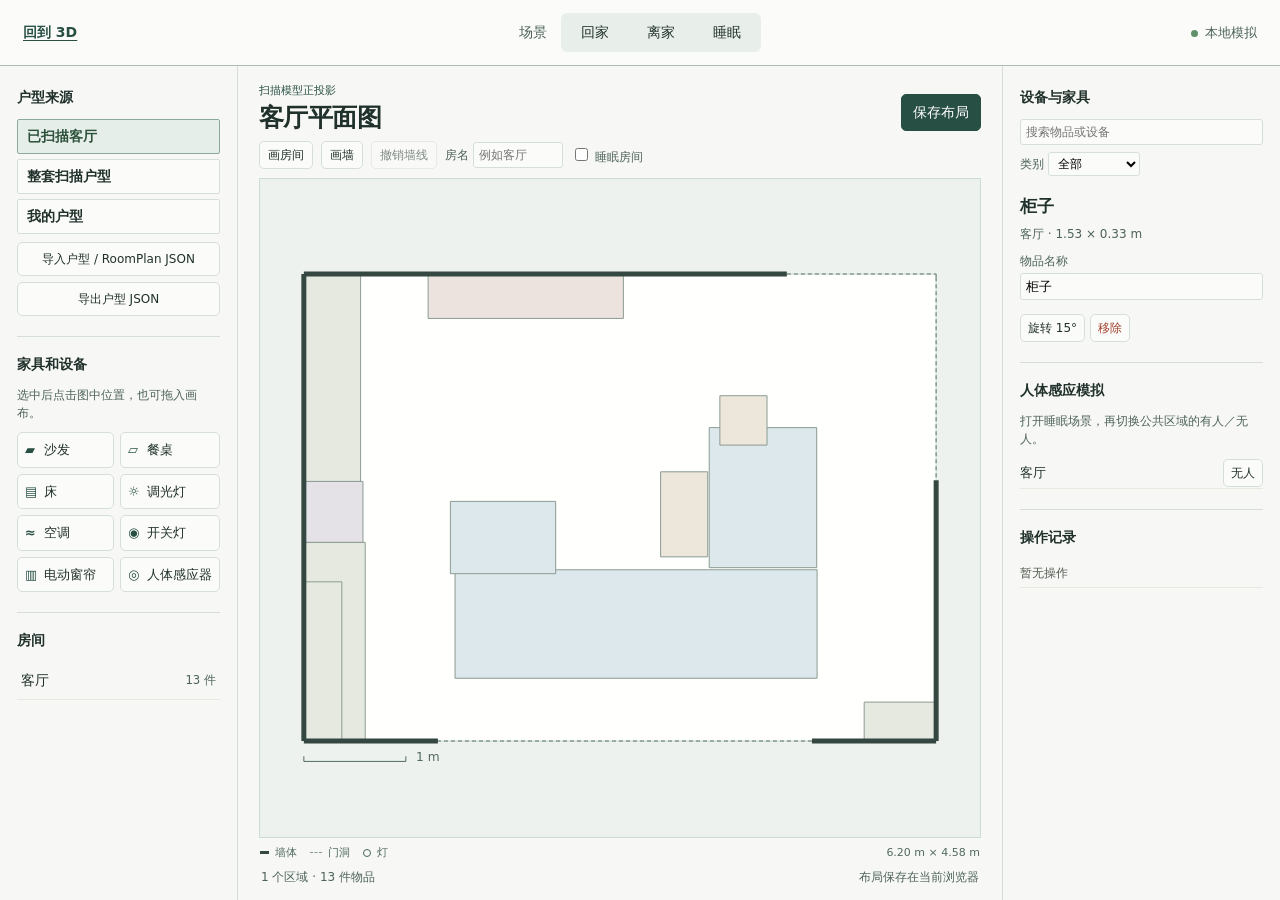
==== demo/floorplan-editor.html @ 9d57846a "Restructure: move demo app into demo/, keep only docs/ at root" ====
<!doctype html>
<html lang="zh-CN">
<head>
<meta charset="utf-8"><meta name="viewport" content="width=device-width, initial-scale=1">
<title>智能家居 · 户型控制台</title><link rel="stylesheet" href="style.css">
<link rel="stylesheet" href="common.css">
<link rel="icon" href="data:,">
</head>
<body>
<header class="top">
  <a class="brand" href="./index.html">回到 3D</a>
  <div class="scene"><span>场景</span><div role="group" aria-label="场景" id="modes"><button data-mode="home">回家</button><button data-mode="away">离家</button><button data-mode="sleep">睡眠</button></div></div>
  <div class="top-status" id="connection"><i></i>本地模拟</div>
</header>
<main class="workspace">
<aside class="library">
  <section><h2>户型来源</h2><div class="source-list" id="sources">
  <button data-load="apple"><b>已扫描客厅</b></button>
  <button data-load="house"><b>整套扫描户型</b></button>
  <button data-load="custom"><b>我的户型</b></button>
  </div><label class="import">导入户型 / RoomPlan JSON<input id="importFile" type="file" accept=".json,application/json"></label>
  <button id="exportPlan" class="import" type="button">导出户型 JSON</button></section>
  <section><h2>家具和设备</h2><p class="hint">选中后点击图中位置，也可拖入画布。</p><div class="catalog" id="catalog"></div></section>
  <section><h2>房间</h2><div class="rooms" id="rooms"></div></section>
</aside>
<section class="studio">
  <div class="studio-head"><div><div class="eyebrow" id="sourceName"></div><h1 id="planTitle">客厅平面图</h1></div><div class="actions"><button id="cancelPlace" class="hidden">取消摆放</button><button id="save">保存布局</button></div></div>
  <div class="drawing-tools">
    <button id="drawRoom" aria-pressed="false">画房间</button><button id="drawWall" aria-pressed="false">画墙</button>
    <button id="undoDrawing" disabled>撤销墙线</button>
    <label>房名 <input id="roomName" maxlength="25" placeholder="例如客厅"></label>
    <label><input id="quietRoom" type="checkbox"> 睡眠房间</label>
  </div>
  <div class="stage" id="stage">
    <svg id="plan" aria-label="可编辑的二维平面图" role="group" preserveAspectRatio="xMidYMid meet"></svg>
    <div class="toast" id="notice" role="status" hidden></div>
  </div>
    <div class="map-foot"><span><i class="square"></i> 墙体 <i class="legend-door"></i> 门洞 <i class="legend-light"></i> 灯</span><span id="scale"></span></div>
  <div class="studio-foot"><span id="stats"></span><span id="saveState">布局保存在当前浏览器</span></div>
</section>
<aside class="inspector">
  <h2>设备与家具</h2>
  <label class="item-filter"><input id="itemSearch" type="search" placeholder="搜索物品或设备" aria-label="搜索物品或设备"></label>
  <label class="item-filter">类别 <select id="itemType" aria-label="按类别筛选"><option value="">全部</option></select></label>
  <div id="inspect"></div>
  <div id="deviceHistory" hidden></div>
  <section><h2>人体感应模拟</h2><p class="hint" id="scenarioHelp">打开睡眠场景，再切换公共区域的有人／无人。</p><div id="sensors"></div></section>
  <section id="climatePanel" hidden><h2>环境模拟</h2>
    <form id="climateForm">
      <label>季节 <select name="season"><option>春</option><option selected>夏</option><option>秋</option><option>冬</option></select></label>
      <label>室内 °C <input name="indoor" type="number" min="0" max="45" step="0.5" value="30" required></label>
      <label>室外 °C <input name="outdoor" type="number" min="-25" max="52" step="0.5" value="33" required></label>
      <label>关灯延时（秒） <input name="delay" type="number" min="1" max="60" value="5" required></label>
      <button type="submit">应用</button>
    </form></section>
  <section><h2>操作记录</h2><ol id="activity"></ol></section>
</aside>
</main>
<script src="assets/apple-roomplan/sample.js"></script><script src="assets/apple-roomplan/projected.js"></script><script src="api.js"></script><script src="app.js"></script>
</body>
</html>
---- demo/style.css ----
:root{color-scheme:light;--page:#f9f8f4;--paper:#fffefa;--ink:#292c27;--muted:#6e746a;--line:#dfded5;--green:#355b43;--moss:#e6ebdf;--canvas:#eeeee7;--warn:#a23e2c}*{box-sizing:border-box}body{margin:0;background:var(--page);color:var(--ink);font:14px/1.5 -apple-system,BlinkMacSystemFont,"PingFang SC","Microsoft YaHei",system-ui,sans-serif}button,a,input{font:inherit}a{color:inherit}button,.import{border:1px solid var(--line);background:var(--paper);color:var(--ink);border-radius:5px;padding:7px 11px;cursor:pointer}button:hover,.import:hover{background:#f3f4ed;border-color:#a4ac9e}button:focus-visible,a:focus-visible,.import:focus-within,svg g[tabindex]:focus-visible{outline:2px solid var(--green);outline-offset:2px}button:disabled{opacity:.55;cursor:wait}.top{height:66px;border-bottom:1px solid var(--line);display:grid;grid-template-columns:1fr auto 1fr;align-items:center;padding:0 23px;gap:18px}.brand{display:inline-flex;align-items:center;width:max-content;gap:10px;text-decoration:none;color:var(--green);font-size:16px;font-weight:720;line-height:1.2}.brand small{display:block;margin-top:3px;color:var(--muted);font-size:11px;font-weight:550}.scene{display:flex;gap:14px;align-items:center;color:var(--muted)}.scene [role=group]{display:flex;gap:4px;background:#eeeee6;padding:3px;border-radius:6px}.scene button{border-color:transparent;background:transparent;padding:5px 16px}.scene button.on{background:var(--green);color:#fff}.top-status{justify-self:end;color:var(--muted);font-size:13px}.top-status i{display:inline-block;width:7px;height:7px;background:#60916b;border-radius:50%;margin-right:7px}.workspace{display:grid;grid-template-columns:238px minmax(420px,1fr) 278px;min-height:calc(100vh - 66px)}.library,.inspector{padding:21px 17px 27px}.library{border-right:1px solid var(--line)}.inspector{border-left:1px solid var(--line);background:#fbfaf6}.library section+section,.inspector section{border-top:1px solid var(--line);margin-top:20px;padding-top:17px}h2{font-size:14px;margin:0 0 11px;font-weight:720}.hint{font-size:12px;color:var(--muted);margin:0 0 10px}.source-list{display:grid;gap:5px;margin-bottom:8px}.source-list button{text-align:left;padding:6px 9px}.source-list button.active{background:var(--moss);border-color:#a2b39f;color:#2d513b}.source-list small{display:block;font-size:11px;color:var(--muted);font-weight:400;margin-top:1px}.import{display:block;text-align:center;font-size:12px;margin-bottom:6px}.import input{width:1px;height:1px;opacity:0;position:absolute}.asset{display:flex;justify-content:space-between;font-size:12px;padding:2px 2px;text-decoration:none;color:var(--green)}.asset span,.eyebrow,.canvas-label{font:11px/1.4 ui-monospace,SFMono-Regular,Menlo,monospace;letter-spacing:.06em}.catalog{display:grid;grid-template-columns:1fr 1fr;gap:6px}.catalog button{padding:7px;text-align:left;font-size:13px;white-space:nowrap}.catalog b{display:inline-block;width:19px;font-family:system-ui;color:var(--green)}.catalog button.on{background:var(--moss);border-color:#7b9a7e}.rooms button,.sensor-row{display:flex;width:100%;justify-content:space-between;align-items:center}.rooms button{border:0;border-bottom:1px solid #eae9e0;border-radius:0;background:none;padding:8px 4px;text-align:left}.rooms button:hover{color:var(--green)}.rooms small{color:var(--muted)}.studio{padding:24px 23px 0;display:flex;flex-direction:column;min-width:0}.studio-head{display:flex;justify-content:space-between;gap:12px;align-items:end;margin-bottom:16px}.eyebrow{color:var(--green);text-transform:uppercase}.studio-head h1{font-size:30px;line-height:1.08;margin:6px 0 0;font-weight:740;letter-spacing:-.025em}.actions{display:flex;gap:5px;white-space:nowrap}#save{background:var(--green);color:white;border-color:var(--green)}#save:hover{background:#284c37}.hidden{display:none!important}.stage{isolation:isolate;position:relative;display:flex;flex:1;min-height:460px;background:var(--canvas);border:1px solid #d9dacf;border-radius:7px;overflow:hidden;background-image:radial-gradient(#d2d4ca 1px,transparent 1px);background-size:15px 15px}.canvas-label{position:absolute;z-index:1;top:13px;left:13px;color:var(--muted);pointer-events:none}.map-foot{position:absolute;bottom:10px;left:13px;right:13px;display:flex;justify-content:space-between;font-size:11px;color:var(--muted);pointer-events:none}.square{display:inline-block;width:8px;height:8px;background:#5d655c;margin-right:5px}.stage svg{touch-action:none;display:block;width:100%;height:100%;max-height:calc(100vh - 180px);min-height:460px}.stage svg.placing{cursor:crosshair}.studio-foot{display:flex;justify-content:space-between;gap:10px;padding:10px 2px 14px;color:var(--muted);font-size:12px}.toast{position:absolute;bottom:34px;left:50%;transform:translateX(-50%);max-width:90%;padding:7px 12px;border-radius:5px;background:var(--ink);color:#fff;font-size:13px;pointer-events:none}.toast.bad{background:var(--warn)}.object{cursor:grab}.object.selected .objectshape{stroke:var(--green);stroke-width:3}.object.invalid .objectshape{stroke:var(--warn);fill:#f4c8bd}.object text,.room-label{pointer-events:none}.device-tabs{display:flex;flex-wrap:wrap;gap:4px;margin-bottom:11px}.device-tabs button{font-size:12px;padding:4px 7px}.device-tabs .on{border-color:#a2b39f;background:var(--moss);color:var(--green)}.object-title{display:flex;justify-content:space-between;gap:7px;align-items:center;margin:4px 0 5px;font-size:17px;font-weight:710}.state{font-size:11px;white-space:nowrap;background:var(--moss);color:var(--green);padding:2px 6px;border-radius:4px}.meta{font-size:12px;color:var(--muted);margin-bottom:9px}.ins-row{display:flex;justify-content:space-between;align-items:center;gap:6px;margin:6px 0 9px}.control-buttons{display:flex;gap:5px;flex-wrap:wrap}.control-buttons button,.sensor-row button{font-size:12px;padding:4px 7px}.control-buttons .danger{color:var(--warn)}.ins-row input[type=range]{width:100%;accent-color:var(--green)}.ins-row select{max-width:100%;font-size:12px}.sensor-row{font-size:13px;min-height:31px;border-bottom:1px solid #eae9e0}.sensor-row button.on{background:#e4eddf;border-color:#b0c3ab;color:var(--green)}.sensor-row small{color:var(--muted);margin-left:auto;padding:0 5px;font-size:10px}.result{font-size:12px;color:var(--green);margin:5px 0}.result.bad{color:var(--warn)}#activity{list-style:none;margin:0;padding:0}#activity li{font-size:12px;padding:5px 0;border-bottom:1px solid #eae9e0;color:#525b50}#activity time{color:var(--muted);margin-right:7px;font:10px ui-monospace,monospace}
@media(max-width:1120px){.workspace{grid-template-columns:199px minmax(380px,1fr) 232px}.library,.inspector{padding:16px 12px}.studio{padding:19px 15px 0}.catalog button{font-size:12px}}@media(max-width:850px){.workspace{grid-template-columns:165px minmax(0,1fr)}.inspector{grid-column:1/-1;border-top:1px solid var(--line);border-left:0;display:grid;grid-template-columns:1fr 1fr;column-gap:20px}.inspector>h2,.inspector>section:last-child{grid-column:1/-1}.inspector section{margin-top:0}.studio{padding:14px 10px 0}.stage,.stage svg{min-height:360px}.top{padding:0 12px}}@media(max-width:500px){.workspace{display:flex;flex-direction:column}.studio{order:-1}.library{border:0;border-top:1px solid var(--line);display:grid;grid-template-columns:1fr 1fr;gap:12px}.library section+section{border:0;margin:0;padding:0}.library section:last-child{grid-column:1/-1}.inspector{display:block}.inspector section{margin-top:17px}.top{gap:6px;height:58px}.brand{font-size:13px;gap:5px}.brand svg{width:22px}.brand small,.scene>span,.top-status{display:none}.scene button{padding:4px 8px;font-size:13px}.top{grid-template-columns:1fr auto}.studio-head h1{font-size:23px}.stage,.stage svg{min-height:310px}.studio-foot,.map-foot{font-size:10px}}
.ins-row>span{white-space:nowrap;flex-shrink:0}.ins-row output{white-space:nowrap}
.drawing-tools{display:flex;align-items:center;gap:6px 8px;flex-wrap:wrap;margin-bottom:9px}.drawing-tools button{padding:4px 8px;font-size:12px}.drawing-tools button[aria-pressed=true]{background:#355b43;border-color:#355b43;color:white}.drawing-tools label,.item-filter,#climateForm{font-size:12px;color:var(--muted)}.drawing-tools input[type=text],#roomName{width:90px}.drawing-tools input,#itemSearch,#itemType,#itemName,#climateForm input,#climateForm select{font:inherit;border:1px solid var(--line);background:var(--paper);border-radius:3px;padding:3px 5px}.item-filter{display:block;margin-bottom:7px}#itemSearch{width:100%}.asset.import,#exportPlan{width:100%;text-align:center}.stage svg.drawing{cursor:crosshair}#climateForm{display:grid;grid-template-columns:1fr 1fr;gap:8px}#climateForm input{width:100%;min-width:0}#climateForm label{display:grid;gap:4px}#climateForm button{justify-self:start;padding:3px 8px}#deviceHistory{border-top:1px solid var(--line);margin-top:8px;padding-top:8px;font-size:12px}#deviceHistory svg{display:block;width:100%;background:#ecefe8}#deviceHistory ol{padding:0 0 0 1rem;margin:5px 0}#itemName{width:100%;margin:3px 0 7px;font-size:13px}.object.mounted .objectshape{stroke-dasharray:3 2}.studio-foot{font-variant-numeric:tabular-nums}@media(max-width:500px){.drawing-tools label{font-size:11px}}
/* Architectural plan: white footprint, graphite wall cut, one restrained layer for fixtures. */
:root{--page:#f7f8f5;--paper:#fbfcf9;--ink:#20302b;--muted:#4d6258;--line:#d5dfd8;--green:#284f44;--moss:#e5eee8;--canvas:#edf2ee}
.top{border-bottom:1px solid #aebdb4;background:var(--paper)}.top .brand{font-size:14px;font-weight:650;text-decoration:underline;text-underline-offset:3px}.scene [role=group]{background:#e8efea}.source-list button{border-radius:2px}.source-list button.active{border-color:#8ca79b}.stage{background:var(--canvas);border:1px solid #cedbd3;border-radius:0}
.studio{padding:17px 21px 0}.studio-head h1{font-size:25px;font-weight:680}.eyebrow{font-size:11px;letter-spacing:0}.studio-head{margin-bottom:10px}.inspector{background:var(--page)}.map-foot{color:#526a62}.map-foot i{display:inline-block;vertical-align:middle;margin:0 3px 0 9px}.map-foot .square{margin-left:0;width:9px;height:3px;background:#344741}.legend-door{width:12px;border-bottom:1px dashed #819991}.legend-light{width:8px;height:8px;border:1px solid #47685e;border-radius:50%}.object.selected .objectshape{stroke:#325e53;stroke-width:2.2;stroke-dasharray:none}.object.invalid .objectshape{stroke:#a23e2c;fill:#f4c8bd}
@media(min-width:851px){.workspace{height:calc(100svh - 66px);min-height:0;overflow:hidden}.library,.inspector{overflow:auto;min-height:0;overscroll-behavior:contain}.studio{min-height:0}.stage{min-height:280px}.stage svg{min-height:0;max-height:none;position:absolute;inset:0;height:100%}}
@media(max-width:500px){.studio{padding:12px 9px 0}.studio-head h1{font-size:21px}.top .brand{font-size:12px}}
.map-foot{position:static;display:flex;justify-content:space-between;align-items:center;padding:7px 1px 0;gap:12px}
.studio-foot{padding-top:7px}
---- demo/common.css ----
.demo-login{color:#1b2927;background:#f9faf7;border:1px solid #546963;box-shadow:0 18px 50px #12251e29;width:min(360px,calc(100vw - 36px));padding:24px}
.demo-login::backdrop{background:#1b292758}
.demo-login h2{font-size:1.25rem;margin:0 0 10px}
.demo-login p{margin:0 0 12px;color:#526761}
.demo-login label{display:grid;gap:5px}
.demo-login input{padding:.45rem;border:1px solid #879e96;background:white;font:inherit}
.demo-login button{margin-top:4px;padding:.45rem .85rem;background:#183b37;border:1px solid #183b37;color:white;font:inherit}
.demo-login .login-error{color:#9a3826;margin:.5rem 0}
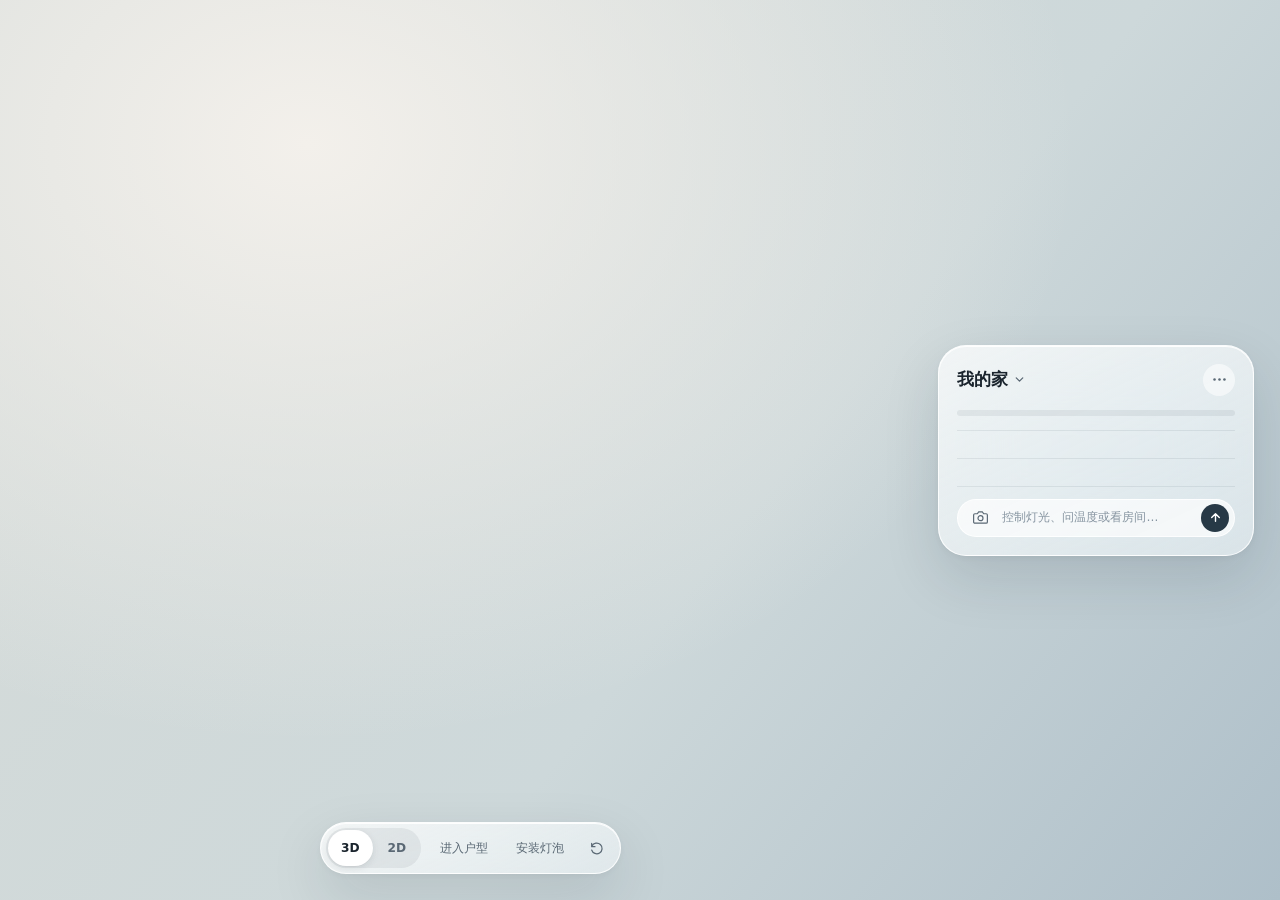
==== commit 9b0a4cdc: "feat(demo): 完成五层架构后端、HassIL槽位与多步编排及双栏3D空间动画优化" ====
--- a/demo/floorplan-editor.html
+++ b/demo/floorplan-editor.html
@@ -1,61 +1,14 @@
 <!doctype html>
 <html lang="zh-CN">
 <head>
-<meta charset="utf-8"><meta name="viewport" content="width=device-width, initial-scale=1">
-<title>智能家居 · 户型控制台</title><link rel="stylesheet" href="style.css">
-<link rel="stylesheet" href="common.css">
-<link rel="icon" href="data:,">
+<meta charset="utf-8">
+<meta http-equiv="refresh" content="0; url=./index.html?plan=apartment&amp;view=2d">
+<title>跳转至智能家居统一工作台</title>
+<script>
+  const q = new URLSearchParams(location.search);
+  const plan = q.get('plan') || 'apartment';
+  location.replace(`./index.html?plan=${encodeURIComponent(plan)}&view=2d`);
+</script>
 </head>
-<body>
-<header class="top">
-  <a class="brand" href="./index.html">回到 3D</a>
-  <div class="scene"><span>场景</span><div role="group" aria-label="场景" id="modes"><button data-mode="home">回家</button><button data-mode="away">离家</button><button data-mode="sleep">睡眠</button></div></div>
-  <div class="top-status" id="connection"><i></i>本地模拟</div>
-</header>
-<main class="workspace">
-<aside class="library">
-  <section><h2>户型来源</h2><div class="source-list" id="sources">
-  <button data-load="apple"><b>已扫描客厅</b></button>
-  <button data-load="house"><b>整套扫描户型</b></button>
-  <button data-load="custom"><b>我的户型</b></button>
-  </div><label class="import">导入户型 / RoomPlan JSON<input id="importFile" type="file" accept=".json,application/json"></label>
-  <button id="exportPlan" class="import" type="button">导出户型 JSON</button></section>
-  <section><h2>家具和设备</h2><p class="hint">选中后点击图中位置，也可拖入画布。</p><div class="catalog" id="catalog"></div></section>
-  <section><h2>房间</h2><div class="rooms" id="rooms"></div></section>
-</aside>
-<section class="studio">
-  <div class="studio-head"><div><div class="eyebrow" id="sourceName"></div><h1 id="planTitle">客厅平面图</h1></div><div class="actions"><button id="cancelPlace" class="hidden">取消摆放</button><button id="save">保存布局</button></div></div>
-  <div class="drawing-tools">
-    <button id="drawRoom" aria-pressed="false">画房间</button><button id="drawWall" aria-pressed="false">画墙</button>
-    <button id="undoDrawing" disabled>撤销墙线</button>
-    <label>房名 <input id="roomName" maxlength="25" placeholder="例如客厅"></label>
-    <label><input id="quietRoom" type="checkbox"> 睡眠房间</label>
-  </div>
-  <div class="stage" id="stage">
-    <svg id="plan" aria-label="可编辑的二维平面图" role="group" preserveAspectRatio="xMidYMid meet"></svg>
-    <div class="toast" id="notice" role="status" hidden></div>
-  </div>
-    <div class="map-foot"><span><i class="square"></i> 墙体 <i class="legend-door"></i> 门洞 <i class="legend-light"></i> 灯</span><span id="scale"></span></div>
-  <div class="studio-foot"><span id="stats"></span><span id="saveState">布局保存在当前浏览器</span></div>
-</section>
-<aside class="inspector">
-  <h2>设备与家具</h2>
-  <label class="item-filter"><input id="itemSearch" type="search" placeholder="搜索物品或设备" aria-label="搜索物品或设备"></label>
-  <label class="item-filter">类别 <select id="itemType" aria-label="按类别筛选"><option value="">全部</option></select></label>
-  <div id="inspect"></div>
-  <div id="deviceHistory" hidden></div>
-  <section><h2>人体感应模拟</h2><p class="hint" id="scenarioHelp">打开睡眠场景，再切换公共区域的有人／无人。</p><div id="sensors"></div></section>
-  <section id="climatePanel" hidden><h2>环境模拟</h2>
-    <form id="climateForm">
-      <label>季节 <select name="season"><option>春</option><option selected>夏</option><option>秋</option><option>冬</option></select></label>
-      <label>室内 °C <input name="indoor" type="number" min="0" max="45" step="0.5" value="30" required></label>
-      <label>室外 °C <input name="outdoor" type="number" min="-25" max="52" step="0.5" value="33" required></label>
-      <label>关灯延时（秒） <input name="delay" type="number" min="1" max="60" value="5" required></label>
-      <button type="submit">应用</button>
-    </form></section>
-  <section><h2>操作记录</h2><ol id="activity"></ol></section>
-</aside>
-</main>
-<script src="assets/apple-roomplan/sample.js"></script><script src="assets/apple-roomplan/projected.js"></script><script src="api.js"></script><script src="app.js"></script>
-</body>
+<body></body>
 </html>
